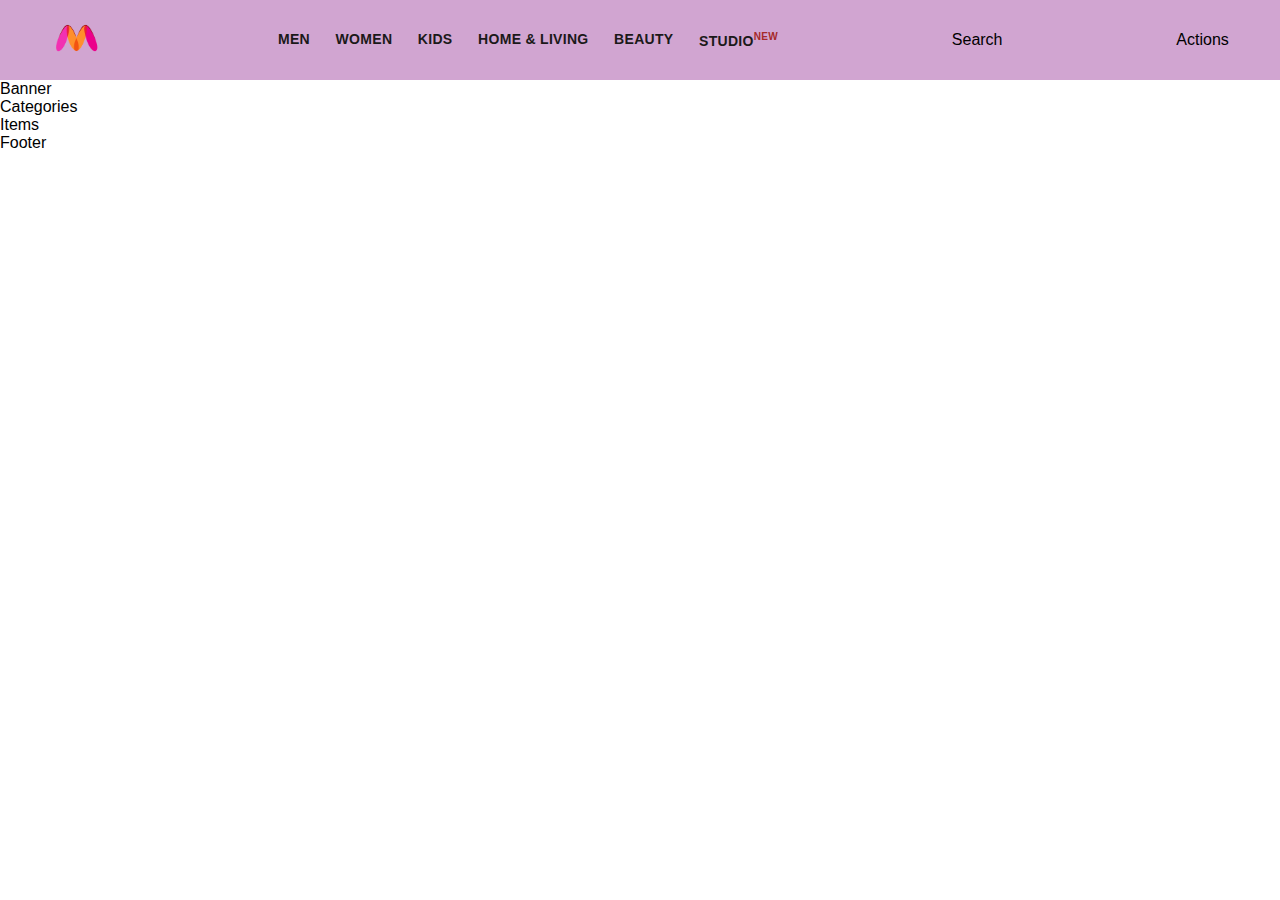
==== index.html @ 7e23df97 "Header, nav fixed!" ====
<!DOCTYPE html>
<html lang="en">
  <head>
    <meta charset="UTF-8" />
    <meta name="viewport" content="width=device-width, initial-scale=1.0" />
    <title>Myntra Clone</title>
    <link rel="stylesheet" href="style.css" />
  </head>
  <body>
    <!-- header starts from here -->
    <header>
      <section class="logo">
        <a href="#">
          <img id="myntra_home" src="myntra_logo.webp" alt="myntra_logo" />
        </a>
      </section>

      <!-- nav starts here -->
      <section id="nav_sec">
        <nav class="nav_bar">
          <a href="#">MEN</a>
          <a href="#">Women</a>
          <a href="#">Kids</a>
          <a href="#">Home & living</a>
          <a href="#">Beauty</a>
          <a href="#">Studio<sup>NEW</sup></a>
        </nav>
      </section>
      <section class="search_bar">Search</section>
      <section class="action_bar">Actions</section>
    </header>
    <main>
      <section class="banner_container">Banner</section>
      <section class="category_heading">Categories</section>
      <section class="category_items">Items</section>
    </main>
    <footer>Footer</footer>
  </body>
</html>
---- style.css ----
* {
  margin: 0;
  padding: 0;
  box-sizing: border-box;
  font-family: Assistant, -apple-system, BlinkMacSystemFont, Segoe UI, Roboto,
    Helvetica, Arial, sans-serif;
}
header {
  display: flex;
  background-color: rgb(209, 165, 209);
  height: 80px;
  justify-content: space-between;
  align-items: center;
}
#myntra_home {
  height: 36px;
  width: 53px;
}
.logo {
  margin-left: 4%;
}
.action_bar {
  margin-right: 4%;
}
.nav_bar > a > sup {
  color: brown;
  font-size: 10px;
}
.nav_bar > a {
  text-transform: uppercase;
  text-decoration: none;
  color: rgb(27, 25, 25);
  font-weight: bold;
  font-size: 14px;
  letter-spacing: 0.3px;
}
.nav_bar {
  display: flex;
  min-width: 500px;
  justify-content: space-between;
}
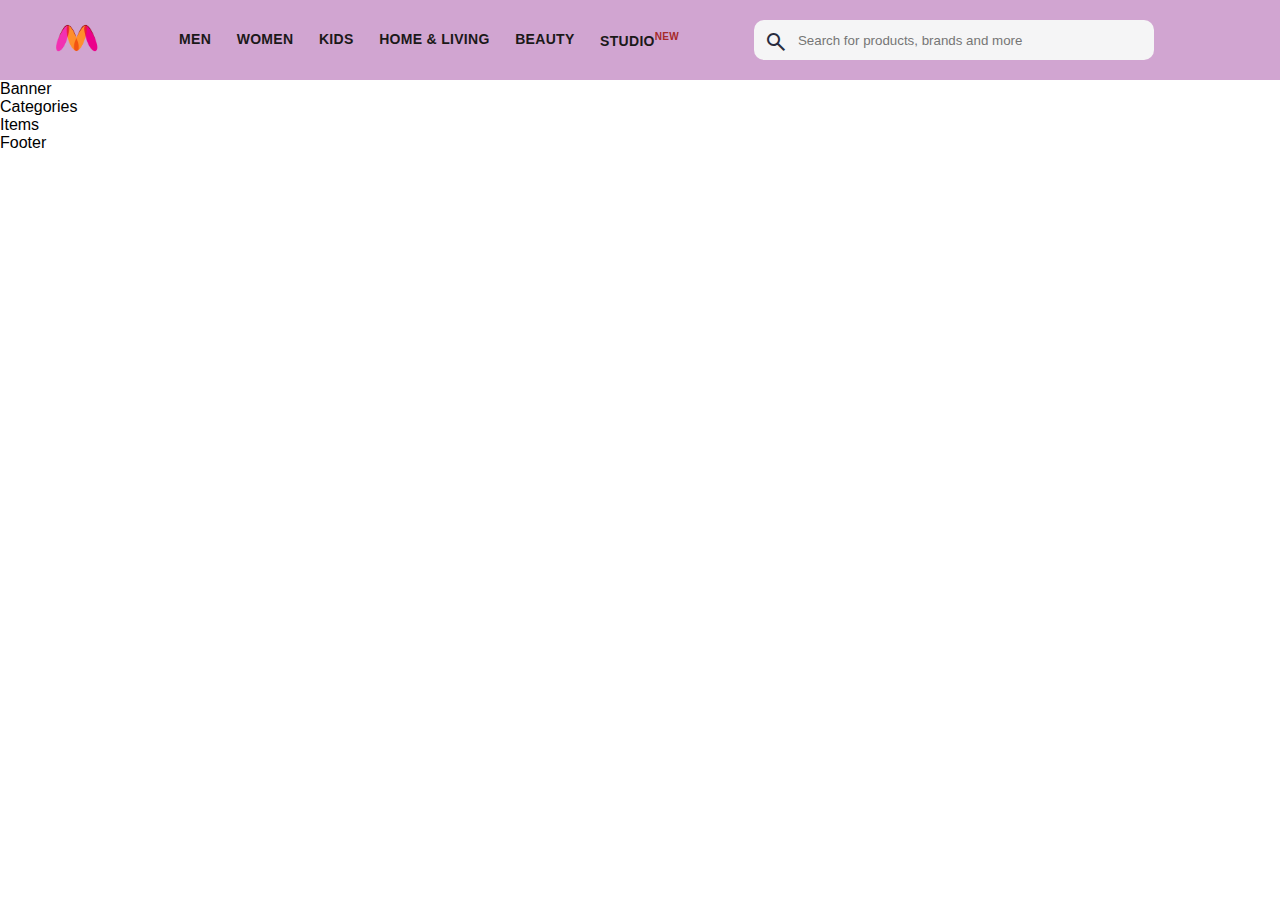
==== commit 76031dbf: "search bar works completed" ====
--- a/index.html
+++ b/index.html
@@ -5,6 +5,10 @@
     <meta name="viewport" content="width=device-width, initial-scale=1.0" />
     <title>Myntra Clone</title>
     <link rel="stylesheet" href="style.css" />
+    <link
+      rel="stylesheet"
+      href="https://fonts.googleapis.com/css2?family=Material+Symbols+Outlined:opsz,wght,FILL,GRAD@20..48,100..700,0..1,-50..200&icon_names=search"
+    />
   </head>
   <body>
     <!-- header starts from here -->
@@ -26,8 +30,18 @@
           <a href="#">Studio<sup>NEW</sup></a>
         </nav>
       </section>
-      <section class="search_bar">Search</section>
-      <section class="action_bar">Actions</section>
+
+      <!-- search bar here -->
+      <section class="search_bar">
+        <span class="material-symbols-outlined search_icon">search</span>
+        <input
+          placeholder="Search for products, brands and more"
+          class="search_input"
+        />
+      </section>
+
+      <!-- Action bar starts -->
+      <section class="action_bar"></section>
     </header>
     <main>
       <section class="banner_container">Banner</section>
--- a/style.css
+++ b/style.css
@@ -8,6 +8,7 @@
 header {
   display: flex;
   background-color: rgb(209, 165, 209);
+  /* background-color: white; */
   height: 80px;
   justify-content: space-between;
   align-items: center;
@@ -39,3 +40,26 @@
   min-width: 500px;
   justify-content: space-between;
 }
+.search_bar {
+  height: 40px;
+  min-width: 400px;
+  display: flex;
+  align-items: center;
+}
+.search_icon {
+  height: 20px;
+  padding: 10px;
+  box-sizing: content-box;
+  background-color: #f5f5f6;
+  color: #282c3f;
+  font-weight: 300;
+  border-radius: 10px 0 0 10px;
+}
+.search_input {
+  color: #696e79;
+  background-color: #f5f5f6;
+  flex-grow: 1;
+  height: 40px;
+  border: 0;
+  border-radius: 0 10px 10px 0;
+}
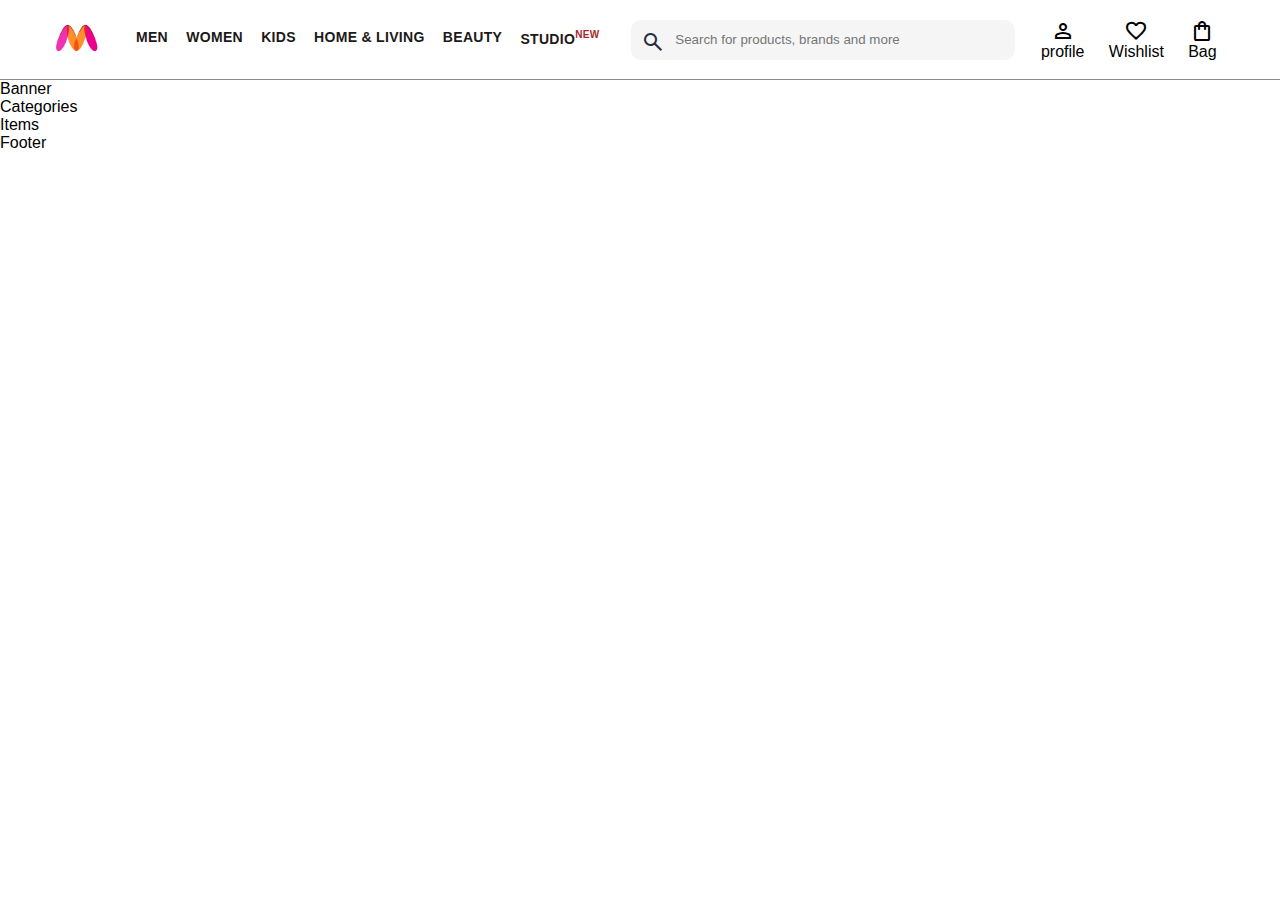
==== commit 70db0857: "action bar and whole header completed" ====
--- a/index.html
+++ b/index.html
@@ -7,7 +7,7 @@
     <link rel="stylesheet" href="style.css" />
     <link
       rel="stylesheet"
-      href="https://fonts.googleapis.com/css2?family=Material+Symbols+Outlined:opsz,wght,FILL,GRAD@20..48,100..700,0..1,-50..200&icon_names=search"
+      href="https://fonts.googleapis.com/css2?family=Material+Symbols+Outlined:opsz,wght,FILL,GRAD@20..48,100..700,0..1,-50..200"
     />
   </head>
   <body>
@@ -41,7 +41,24 @@
       </section>
 
       <!-- Action bar starts -->
-      <section class="action_bar"></section>
+      <section class="action_bar">
+        <section class="action_container">
+          <span class="material-symbols-outlined action_icon"> person </span>
+          <span class="action_name">profile</span>
+        </section>
+
+        <section class="action_container">
+          <span class="material-symbols-outlined action_icon"> favorite </span>
+          <span class="action_name">Wishlist</span>
+        </section>
+
+        <section class="action_container">
+          <span class="material-symbols-outlined action_icon">
+            shopping_bag
+          </span>
+          <span class="action_name">Bag</span>
+        </section>
+      </section>
     </header>
     <main>
       <section class="banner_container">Banner</section>
--- a/style.css
+++ b/style.css
@@ -7,11 +7,12 @@
 }
 header {
   display: flex;
-  background-color: rgb(209, 165, 209);
-  /* background-color: white; */
+  /* background-color: rgb(209, 165, 209); */
+  background-color: white;
   height: 80px;
   justify-content: space-between;
   align-items: center;
+  border-bottom: 1px solid rgb(146, 135, 135);
 }
 #myntra_home {
   height: 36px;
@@ -34,15 +35,21 @@
   font-weight: bold;
   font-size: 14px;
   letter-spacing: 0.3px;
+  padding: 28px 0;
+  border-bottom: 3px solid #ffffff;
+}
+.nav_bar > a:hover {
+  border-bottom: 3px solid brown;
 }
 .nav_bar {
   display: flex;
   min-width: 500px;
-  justify-content: space-between;
+  justify-content: space-evenly;
 }
 .search_bar {
   height: 40px;
-  min-width: 400px;
+  min-width: 200px;
+  width: 30%;
   display: flex;
   align-items: center;
 }
@@ -63,3 +70,22 @@
   border: 0;
   border-radius: 0 10px 10px 0;
 }
+.action_bar {
+  display: flex;
+  min-width: 200px;
+  justify-content: space-around;
+}
+.action_container {
+  display: flex;
+  justify-content: center;
+  align-items: center;
+  flex-direction: column;
+  cursor: pointer;
+}
+.action_icon {
+  font-size: 24px;
+}
+
+.action_name {
+  text-align: center;
+}
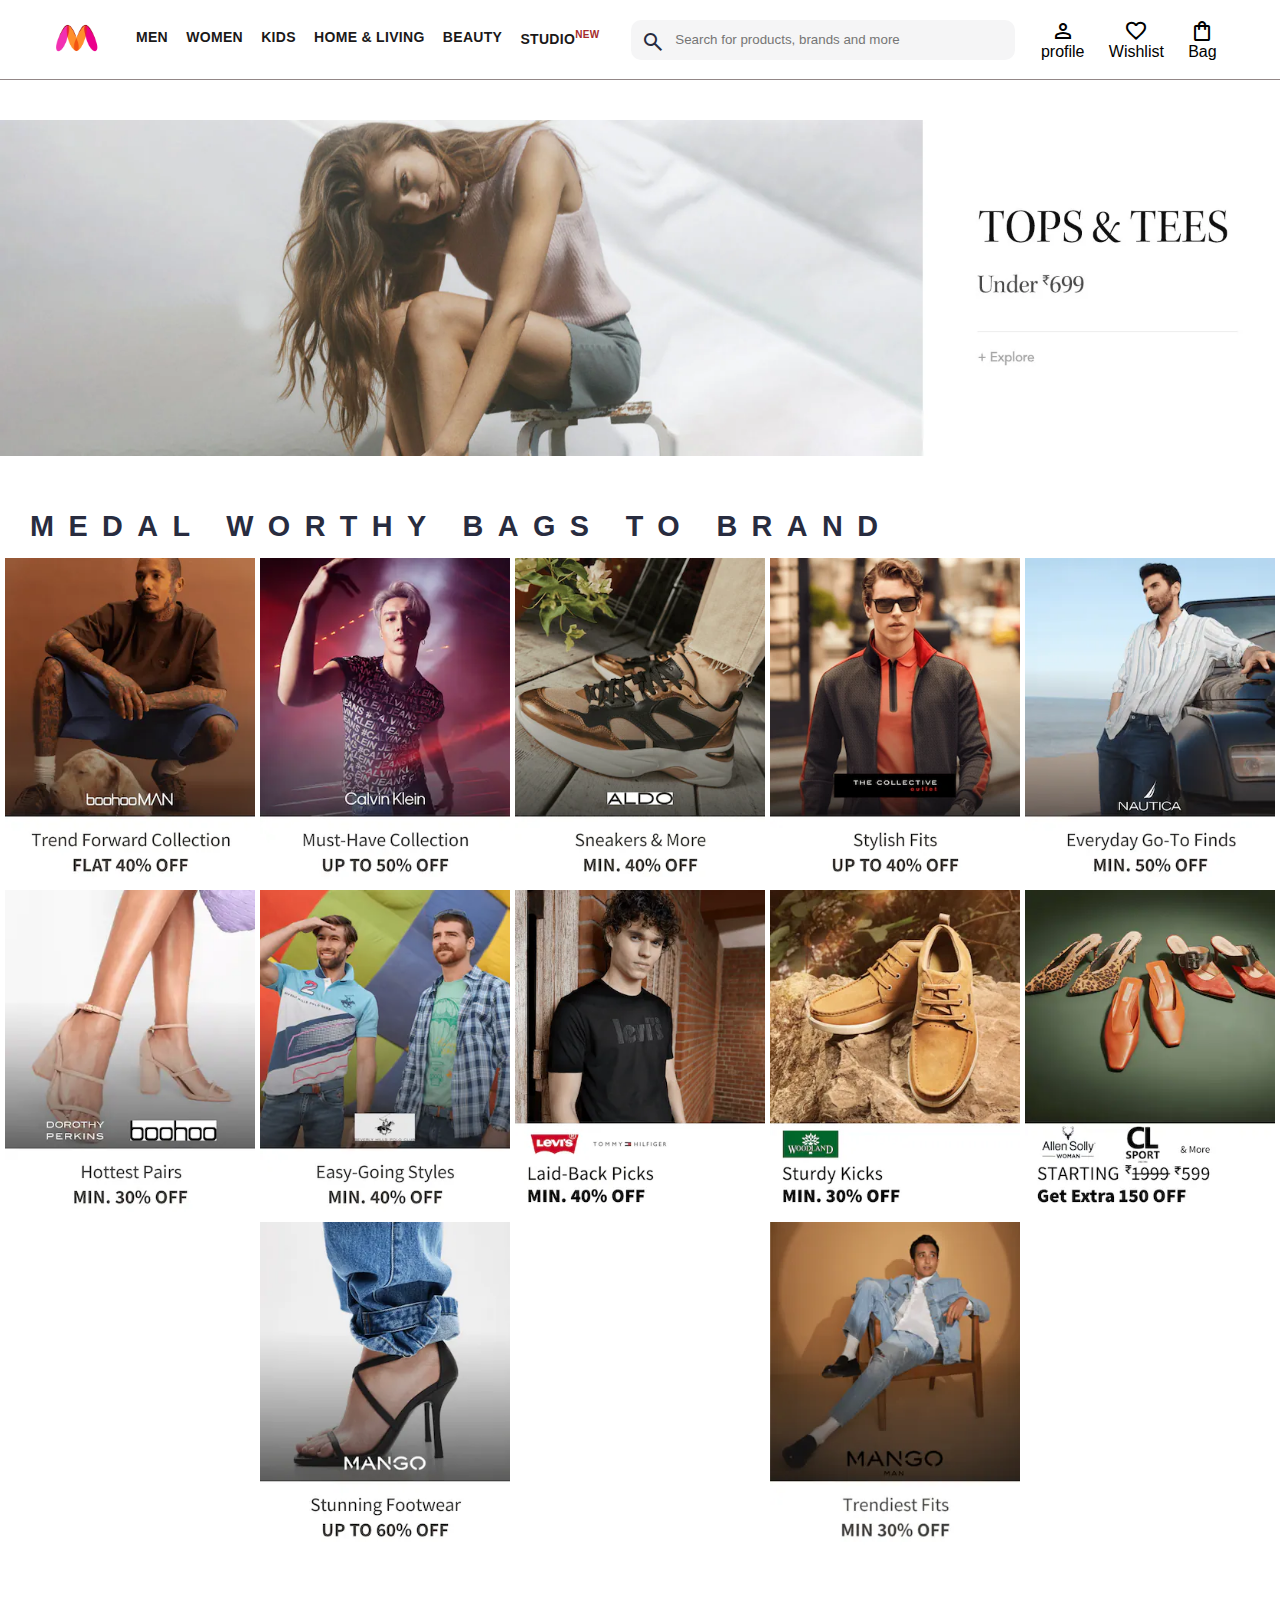
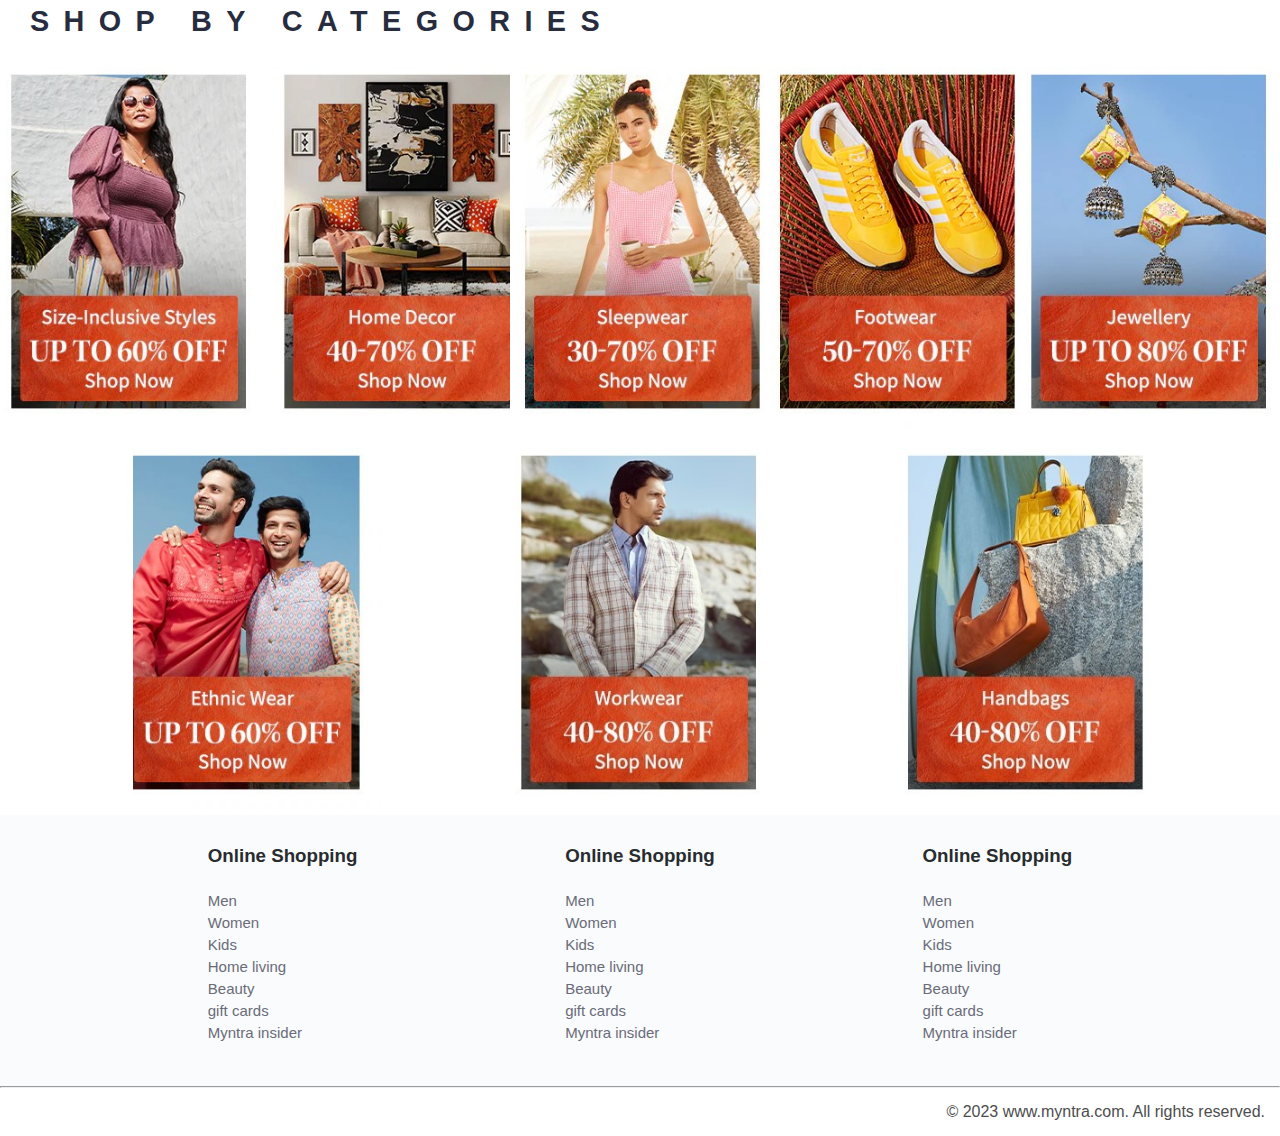
==== commit b20a519d: "Proper clone ended using HTML, CSS" ====
--- a/index.html
+++ b/index.html
@@ -61,10 +61,87 @@
       </section>
     </header>
     <main>
-      <section class="banner_container">Banner</section>
-      <section class="category_heading">Categories</section>
-      <section class="category_items">Items</section>
+      <section class="banner_container">
+        <img class="banner_img" src="banner.jpg" alt="main banner" />
+      </section>
+      <section class="category_heading">
+        <h4 class="text_container">Medal Worthy bags to brand</h4>
+      </section>
+      <section class="category_items">
+        <a href="#"><img src="offers/1.png" class="sale_items" /></a>
+        <a href="#"><img src="offers/2.png" class="sale_items" /></a>
+        <a href="#"><img src="offers/3.png" class="sale_items" /></a>
+        <a href="#"><img src="offers/4.png" class="sale_items" /></a>
+        <a href="#"><img src="offers/5.png" class="sale_items" /></a>
+        <a href="#"><img src="offers/6.png" class="sale_items" /></a>
+        <a href="#"><img src="offers/7.png" class="sale_items" /></a>
+        <a href="#"><img src="offers/8.png" class="sale_items" /></a>
+        <a href="#"><img src="offers/9.png" class="sale_items" /></a>
+        <a href="#"><img src="offers/10.png" class="sale_items" /></a>
+        <a href="#"><img src="offers/11.png" class="sale_items" /></a>
+        <a href="#"><img src="offers/12.png" class="sale_items" /></a>
+      </section>
+
+      <section>
+        <section class="category_heading">
+          <h4 class="text_container">Shop By Categories</h4>
+        </section>
+        <section class="category_items">
+          <a href="#"><img src="categories/1.jpg" class="sale_items" /></a>
+          <a href="#"><img src="categories/2.jpg" class="sale_items" /></a>
+          <a href="#"><img src="categories/3.jpg" class="sale_items" /></a>
+          <a href="#"><img src="categories/4.jpg" class="sale_items" /></a>
+          <a href="#"><img src="categories/5.jpg" class="sale_items" /></a>
+          <a href="#"><img src="categories/6.jpg" class="sale_items" /></a>
+          <a href="#"><img src="categories/7.jpg" class="sale_items" /></a>
+          <a href="#"><img src="categories/8.jpg" class="sale_items" /></a>
+        </section>
+      </section>
     </main>
-    <footer>Footer</footer>
+    <footer>
+      <section class="footer_container">
+        <section class="footer_column">
+          <h3>Online Shopping</h3>
+
+          <a href="#">Men</a>
+          <a href="#">Women</a>
+          <a href="#">Kids</a>
+          <a href="#">Home living</a>
+          <a href="#">Beauty</a>
+          <a href="#">gift cards</a>
+          <a href="#">Myntra insider</a>
+        </section>
+
+        <section class="footer_column">
+          <h3>Online Shopping</h3>
+
+          <a href="#">Men</a>
+          <a href="#">Women</a>
+          <a href="#">Kids</a>
+          <a href="#">Home living</a>
+          <a href="#">Beauty</a>
+          <a href="#">gift cards</a>
+          <a href="#">Myntra insider</a>
+        </section>
+
+        <section class="footer_column">
+          <h3>Online Shopping</h3>
+
+          <a href="#">Men</a>
+          <a href="#">Women</a>
+          <a href="#">Kids</a>
+          <a href="#">Home living</a>
+          <a href="#">Beauty</a>
+          <a href="#">gift cards</a>
+          <a href="#">Myntra insider</a>
+        </section>
+      </section>
+
+      <hr />
+
+      <section class="copyright">
+        © 2023 www.myntra.com. All rights reserved.
+      </section>
+    </footer>
   </body>
 </html>
--- a/style.css
+++ b/style.css
@@ -89,3 +89,60 @@
 .action_name {
   text-align: center;
 }
+
+/* Main section CSS */
+.banner_container {
+  margin: 40px 0;
+}
+.banner_img {
+  width: 100%;
+}
+.category_heading {
+  text-transform: uppercase;
+  margin: 50px 0 15px 30px;
+  letter-spacing: 0.5em;
+  font-size: 1.8em;
+  font-weight: 700;
+  color: #282c3f;
+}
+
+.category_items {
+  display: flex;
+  flex-wrap: wrap;
+  justify-content: space-evenly;
+}
+
+.sale_items {
+  width: 250px;
+}
+
+/* footer starts here */
+
+.footer_container {
+  padding: 30px 0 40px 0;
+  background-color: #fafbfc;
+  display: flex;
+  justify-content: space-evenly;
+}
+.footer_column {
+  display: flex;
+  flex-direction: column;
+}
+.footer_column > a {
+  text-decoration: none;
+  font-size: 15px;
+  padding-bottom: 5px;
+  display: block;
+  color: #696b79;
+}
+
+.footer_column > h3 {
+  font-weight: 700px;
+  color: #282c2f;
+  padding-bottom: 25px;
+}
+.copyright {
+  text-align: end;
+  color: #4d4d4e;
+  padding: 15px;
+}
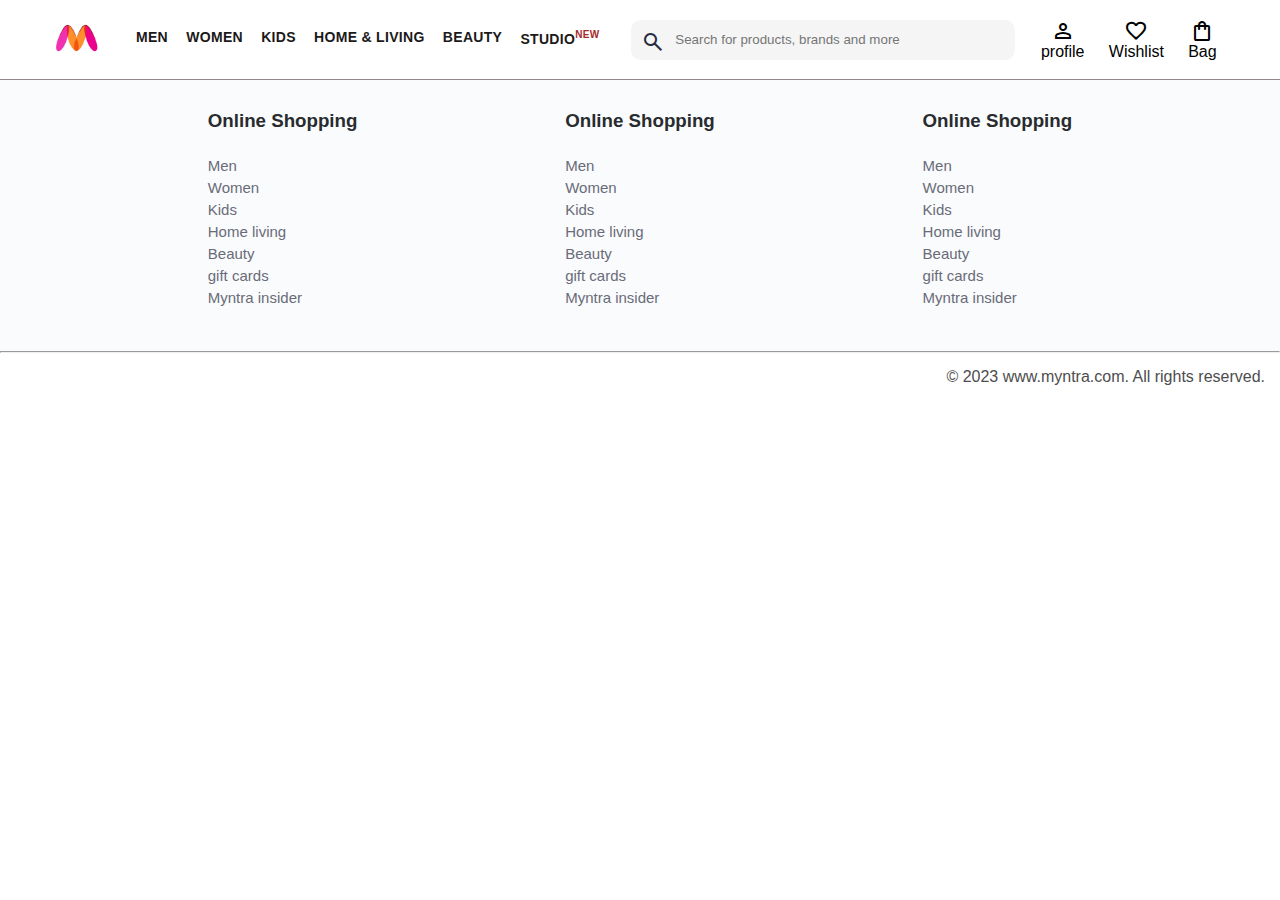
==== commit 7c2ae53f: "comment out before things" ====
--- a/index.html
+++ b/index.html
@@ -4,7 +4,7 @@
     <meta charset="UTF-8" />
     <meta name="viewport" content="width=device-width, initial-scale=1.0" />
     <title>Myntra Clone</title>
-    <link rel="stylesheet" href="style.css" />
+    <link rel="stylesheet" href="CSS/style.css" />
     <link
       rel="stylesheet"
       href="https://fonts.googleapis.com/css2?family=Material+Symbols+Outlined:opsz,wght,FILL,GRAD@20..48,100..700,0..1,-50..200"
@@ -15,7 +15,11 @@
     <header>
       <section class="logo">
         <a href="#">
-          <img id="myntra_home" src="myntra_logo.webp" alt="myntra_logo" />
+          <img
+            id="myntra_home"
+            src="images/myntra_logo.webp"
+            alt="myntra_logo"
+          />
         </a>
       </section>
 
@@ -60,14 +64,14 @@
         </section>
       </section>
     </header>
-    <main>
+    <!-- <main>
       <section class="banner_container">
-        <img class="banner_img" src="banner.jpg" alt="main banner" />
+        <img class="banner_img" src="images/banner.jpg" alt="main banner" />
       </section>
       <section class="category_heading">
         <h4 class="text_container">Medal Worthy bags to brand</h4>
-      </section>
-      <section class="category_items">
+      </section> -->
+    <!-- <section class="category_items">
         <a href="#"><img src="offers/1.png" class="sale_items" /></a>
         <a href="#"><img src="offers/2.png" class="sale_items" /></a>
         <a href="#"><img src="offers/3.png" class="sale_items" /></a>
@@ -80,9 +84,9 @@
         <a href="#"><img src="offers/10.png" class="sale_items" /></a>
         <a href="#"><img src="offers/11.png" class="sale_items" /></a>
         <a href="#"><img src="offers/12.png" class="sale_items" /></a>
-      </section>
+      </section> -->
 
-      <section>
+    <!-- <section>
         <section class="category_heading">
           <h4 class="text_container">Shop By Categories</h4>
         </section>
@@ -97,7 +101,7 @@
           <a href="#"><img src="categories/8.jpg" class="sale_items" /></a>
         </section>
       </section>
-    </main>
+    </main> -->
     <footer>
       <section class="footer_container">
         <section class="footer_column">
--- a/CSS/style.css
+++ b/CSS/style.css
@@ -0,0 +1,149 @@
+* {
+  margin: 0;
+  padding: 0;
+  box-sizing: border-box;
+  font-family: Assistant, -apple-system, BlinkMacSystemFont, Segoe UI, Roboto,
+    Helvetica, Arial, sans-serif;
+}
+header {
+  display: flex;
+  /* background-color: rgb(209, 165, 209); */
+  background-color: white;
+  height: 80px;
+  justify-content: space-between;
+  align-items: center;
+  border-bottom: 1px solid rgb(146, 135, 135);
+}
+#myntra_home {
+  height: 36px;
+  width: 53px;
+}
+.logo {
+  margin-left: 4%;
+}
+.action_bar {
+  margin-right: 4%;
+}
+.nav_bar > a > sup {
+  color: brown;
+  font-size: 10px;
+}
+.nav_bar > a {
+  text-transform: uppercase;
+  text-decoration: none;
+  color: rgb(27, 25, 25);
+  font-weight: bold;
+  font-size: 14px;
+  letter-spacing: 0.3px;
+  padding: 28px 0;
+  border-bottom: 3px solid #ffffff;
+}
+.nav_bar > a:hover {
+  border-bottom: 3px solid brown;
+}
+.nav_bar {
+  display: flex;
+  min-width: 500px;
+  justify-content: space-evenly;
+}
+.search_bar {
+  height: 40px;
+  min-width: 200px;
+  width: 30%;
+  display: flex;
+  align-items: center;
+}
+.search_icon {
+  height: 20px;
+  padding: 10px;
+  box-sizing: content-box;
+  background-color: #f5f5f6;
+  color: #282c3f;
+  font-weight: 300;
+  border-radius: 10px 0 0 10px;
+}
+.search_input {
+  color: #696e79;
+  background-color: #f5f5f6;
+  flex-grow: 1;
+  height: 40px;
+  border: 0;
+  border-radius: 0 10px 10px 0;
+}
+.action_bar {
+  display: flex;
+  min-width: 200px;
+  justify-content: space-around;
+}
+.action_container {
+  display: flex;
+  justify-content: center;
+  align-items: center;
+  flex-direction: column;
+  cursor: pointer;
+}
+.action_icon {
+  font-size: 24px;
+}
+
+.action_name {
+  text-align: center;
+}
+
+/* Main section CSS */
+
+/* .banner_container {
+  margin: 40px 0;
+}
+.banner_img {
+  width: 100%;
+}
+.category_heading {
+  text-transform: uppercase;
+  margin: 50px 0 15px 30px;
+  letter-spacing: 0.5em;
+  font-size: 1.8em;
+  font-weight: 700;
+  color: #282c3f;
+}
+
+.category_items {
+  display: flex;
+  flex-wrap: wrap;
+  justify-content: space-evenly;
+}
+
+.sale_items {
+  width: 250px;
+} */
+
+/* footer starts here */
+
+.footer_container {
+  padding: 30px 0 40px 0;
+  background-color: #fafbfc;
+  display: flex;
+  justify-content: space-evenly;
+}
+.footer_column {
+  display: flex;
+  flex-direction: column;
+}
+.footer_column > a {
+  text-decoration: none;
+  font-size: 15px;
+  padding-bottom: 5px;
+  display: block;
+  color: #696b79;
+}
+
+.footer_column > h3 {
+  font-weight: 700px;
+  color: #282c2f;
+  padding-bottom: 25px;
+}
+.copyright {
+  text-align: end;
+  color: #4d4d4e;
+  padding: 15px;
+}
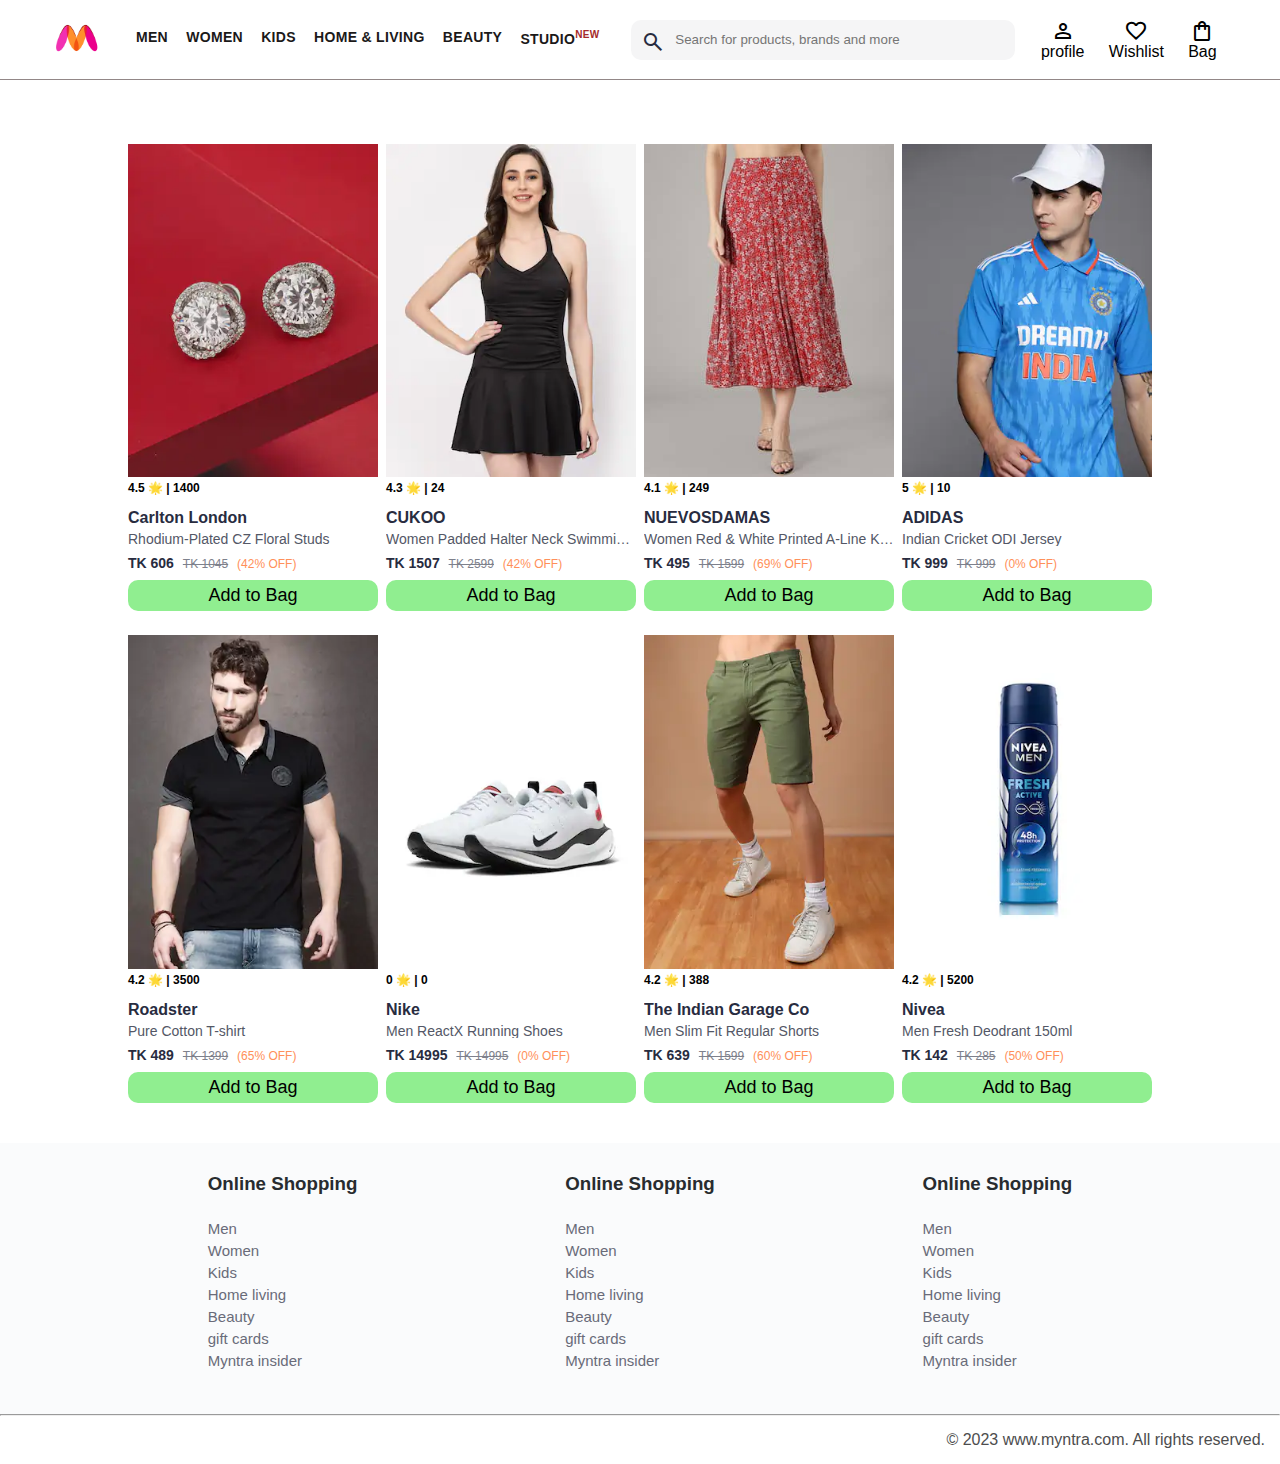
==== commit 94ae7cac: "flex and data added" ====
--- a/index.html
+++ b/index.html
@@ -102,6 +102,11 @@
         </section>
       </section>
     </main> -->
+
+    <main>
+      <section class="items-container"></section>
+    </main>
+
     <footer>
       <section class="footer_container">
         <section class="footer_column">
@@ -147,5 +152,8 @@
         © 2023 www.myntra.com. All rights reserved.
       </section>
     </footer>
+
+    <script src="Data/items.js"></script>
+    <script src="JS/app.js"></script>
   </body>
 </html>
--- a/CSS/style.css
+++ b/CSS/style.css
@@ -70,6 +70,10 @@
   border: 0;
   border-radius: 0 10px 10px 0;
 }
+
+.search_input:focus {
+  outline: none;
+}
 .action_bar {
   display: flex;
   min-width: 200px;
@@ -147,3 +151,93 @@
   color: #4d4d4e;
   padding: 15px;
 }
+
+/* NEW main container styling starts from here */
+
+.items-container {
+  width: 80%;
+  margin: 40px 10%;
+  display: flex;
+  flex-wrap: wrap;
+  justify-content: space-between;
+}
+
+.item-con {
+  width: 250px;
+  margin-top: 1.5rem;
+  /* border: 2px solid red; */
+}
+
+.item-con img {
+  width: 100%;
+}
+
+.rating {
+  font-size: 12px;
+  font-weight: 700;
+}
+
+.company-name {
+  margin-top: 15px;
+  font-size: 16px;
+  font-weight: 700;
+  line-height: 1;
+  color: #282c3f;
+  margin-bottom: 6px;
+  overflow: hidden;
+  text-overflow: ellipsis;
+  white-space: nowrap;
+}
+
+.item-name {
+  color: #535766;
+  font-size: 14px;
+  line-height: 1;
+  margin-bottom: 0;
+  margin-top: 0;
+  overflow: hidden;
+  text-overflow: ellipsis;
+  white-space: nowrap;
+  font-weight: 400;
+  display: block;
+}
+
+.price {
+  margin-top: 10px;
+  font-size: 14px;
+  line-height: 15px;
+  color: #282c3f;
+  white-space: nowrap;
+}
+
+.current-price {
+  font-size: 14px;
+  font-weight: 700;
+  color: #282c3f;
+}
+
+.orginal-price {
+  text-decoration: line-through;
+  color: #7e818c;
+  font-weight: 400;
+  margin-left: 5px;
+  font-size: 12px;
+}
+
+.discount {
+  color: #ff905a;
+  font-weight: 400;
+  font-size: 12px;
+  margin-left: 5px;
+}
+
+.btn-add-bag {
+  margin-top: 8px;
+  font-size: 18px;
+  width: 100%;
+  background-color: lightgreen;
+  border: none;
+  padding: 5px 15px;
+  border-radius: 10px;
+  cursor: pointer;
+}
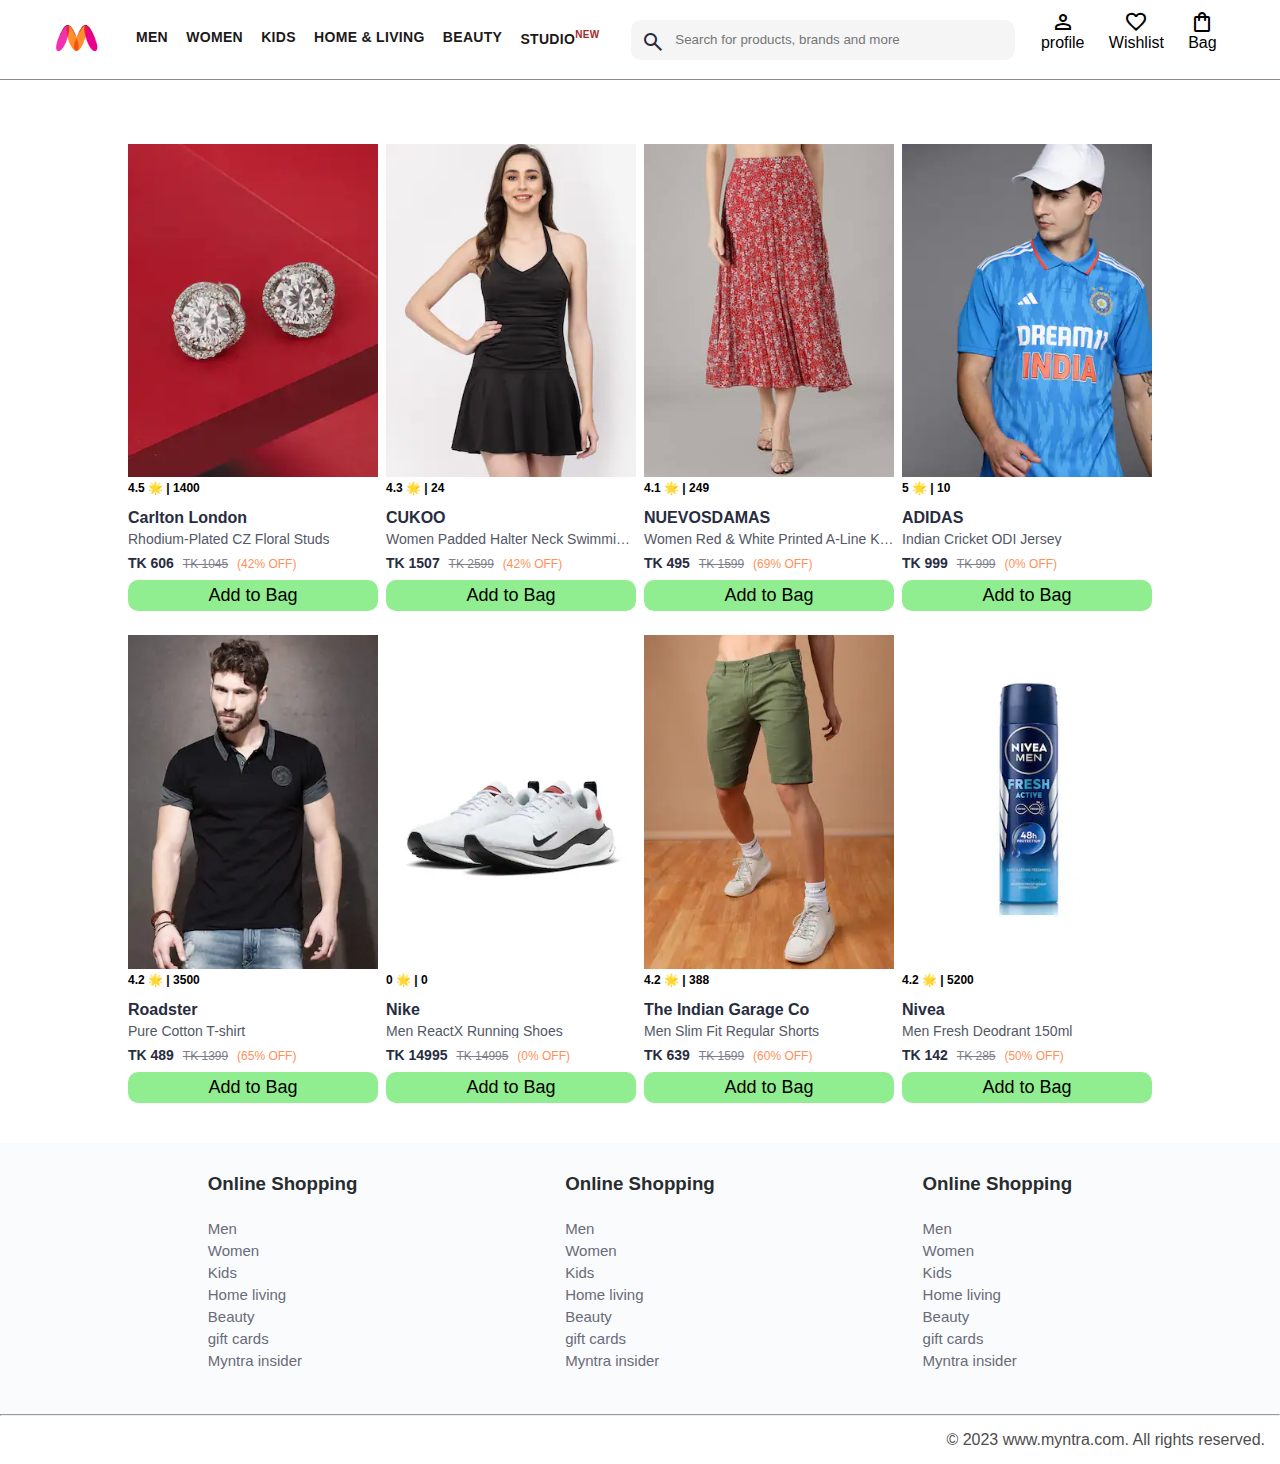
==== commit 5210b0e2: "some error handled and another page designed" ====
--- a/index.html
+++ b/index.html
@@ -56,12 +56,13 @@
           <span class="action_name">Wishlist</span>
         </section>
 
-        <section class="action_container">
+        <a class="action_container" href="bag.html">
           <span class="material-symbols-outlined action_icon">
             shopping_bag
           </span>
           <span class="action_name">Bag</span>
-        </section>
+          <span class="bag-item-count">0</span>
+        </a>
       </section>
     </header>
     <!-- <main>
--- a/CSS/style.css
+++ b/CSS/style.css
@@ -78,13 +78,19 @@
   display: flex;
   min-width: 200px;
   justify-content: space-around;
+  /* align-content: center; */
 }
 .action_container {
   display: flex;
-  justify-content: center;
+  /* justify-content: center; */
   align-items: center;
   flex-direction: column;
   cursor: pointer;
+  text-decoration: none;
+}
+
+a.action_container:link {
+  color: black;
 }
 .action_icon {
   font-size: 24px;
@@ -160,6 +166,7 @@
   display: flex;
   flex-wrap: wrap;
   justify-content: space-between;
+  align-items: space-evenly;
 }
 
 .item-con {
@@ -241,3 +248,20 @@
   border-radius: 10px;
   cursor: pointer;
 }
+
+.bag-item-count {
+  background-color: #f16565;
+  white-space: nowrap;
+  text-align: center;
+  line-height: 18px;
+  padding: 0 6px;
+  height: 18px;
+  position: relative;
+  border-radius: 50%;
+  font-size: 12px;
+  color: #fff;
+  left: 13px;
+  top: -44px;
+  font-weight: 700;
+  cursor: pointer;
+}
